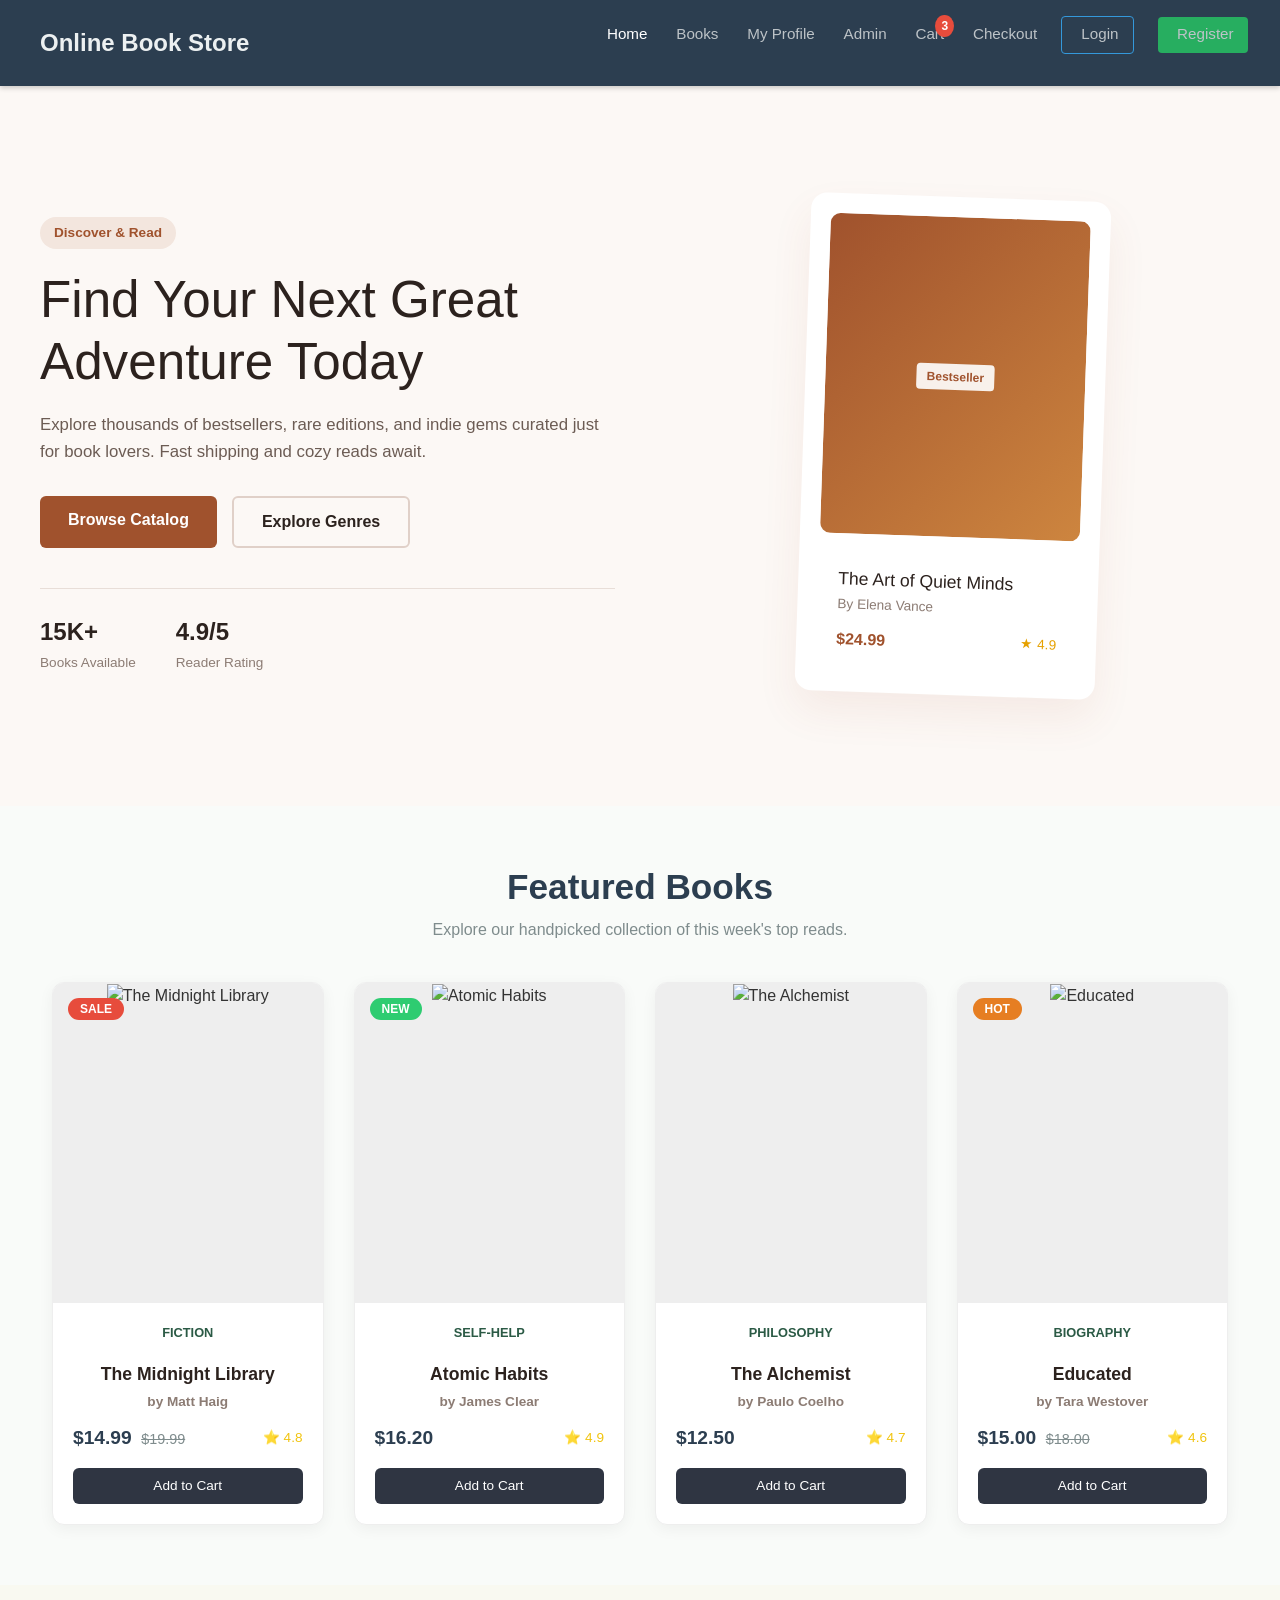
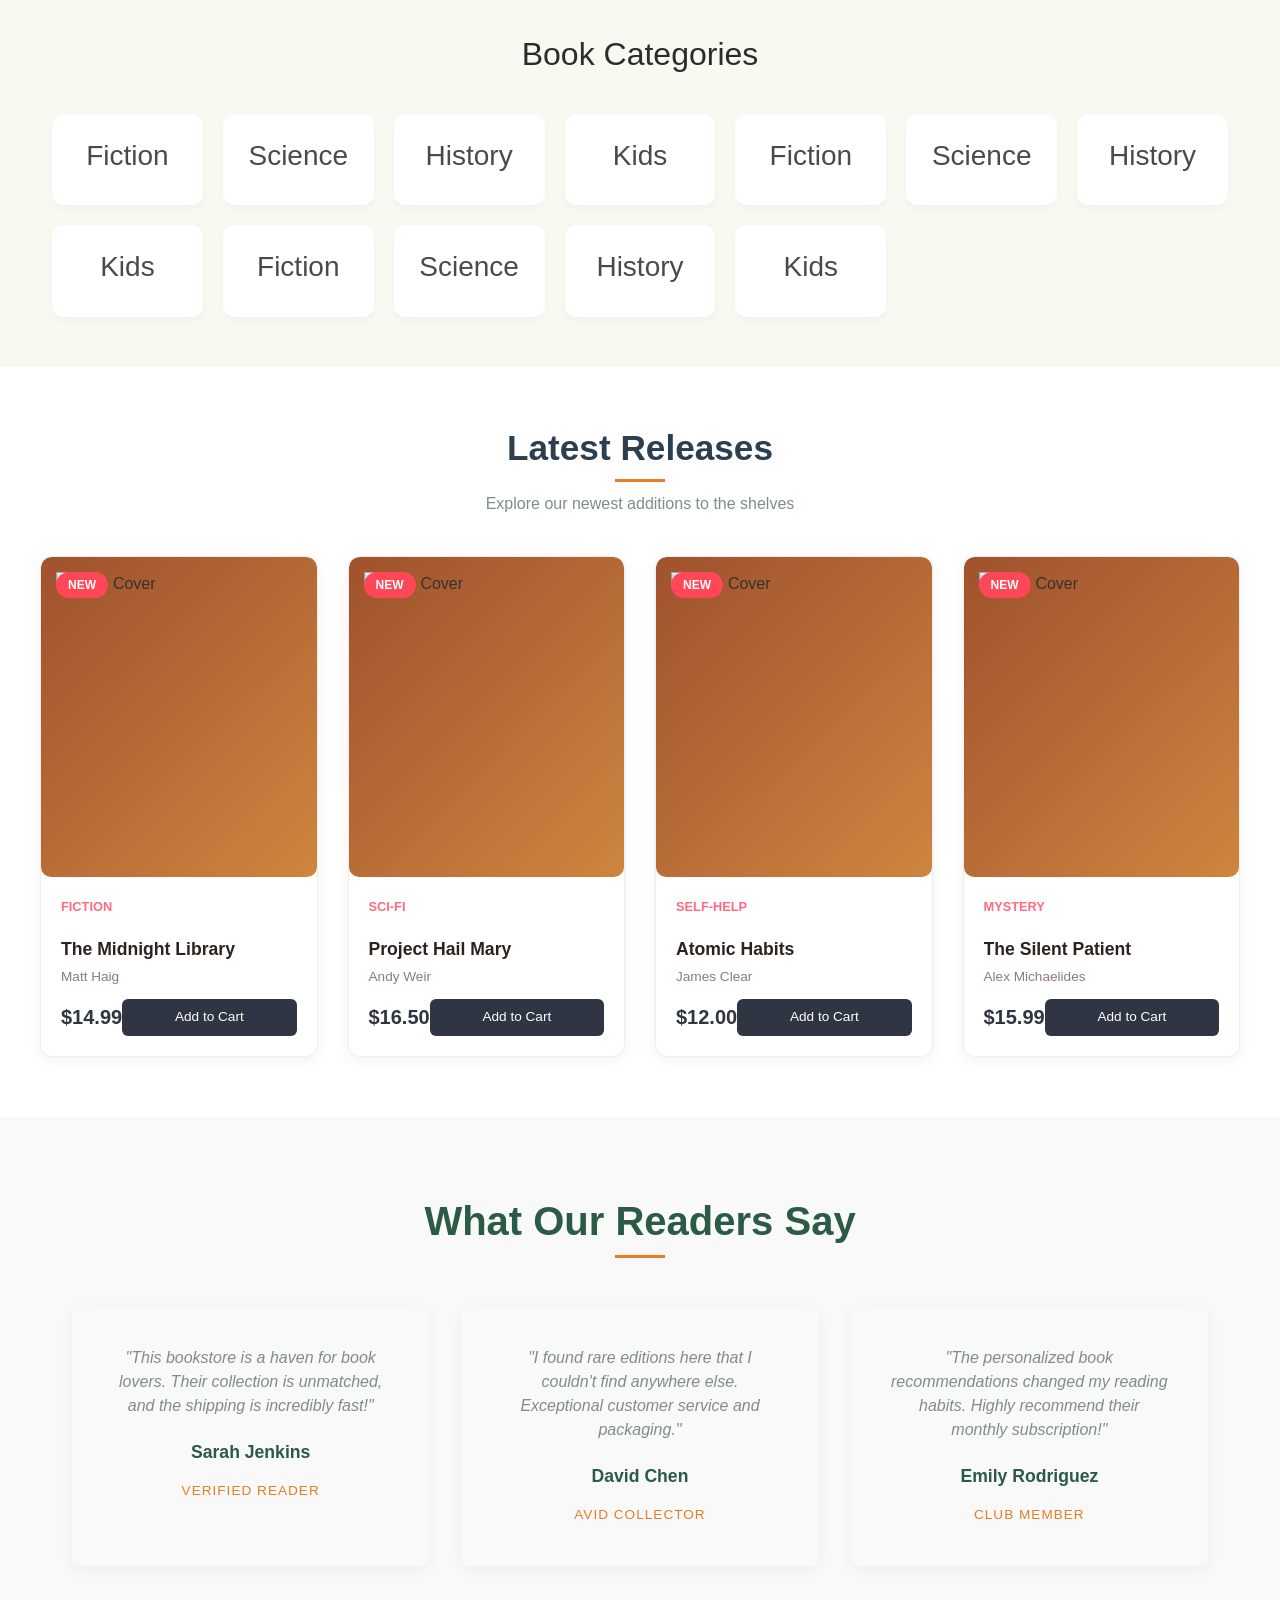
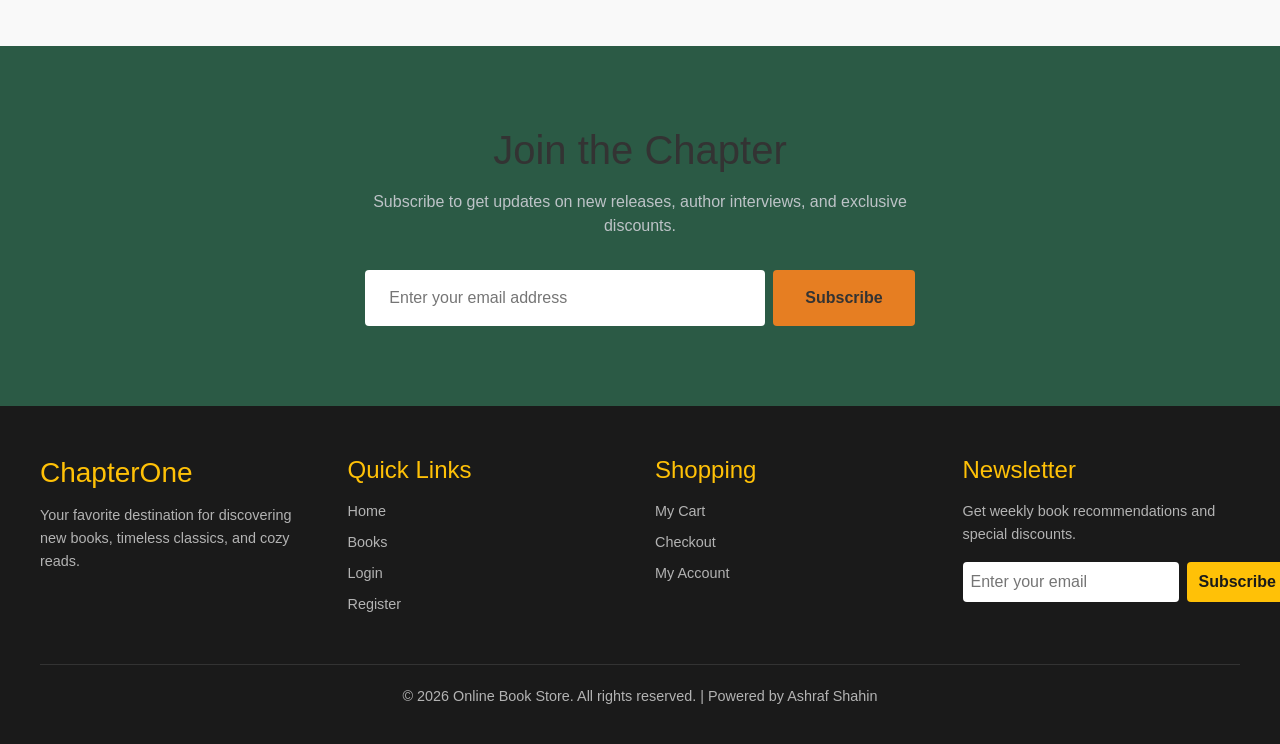
==== index.html @ 87920541 "book store front end with html css and javaScript..." ====
<!DOCTYPE html>
<html lang="en">
<head>
    <meta charset="UTF-8">
    <meta name="viewport" content="width=device-width, initial-scale=1.0">
    
    <link rel="shortcut icon" href="../../Desktop/shahin/hero.JPG" type="image/x-icon">
    <title>Online Book Store - ashraf shahin</title>
    
    <!-- Font Awesome  -->
    <link rel="stylesheet" href="https://cloudflare.com">
    
    <link rel="stylesheet" href="./css/bootstrap.min.css"> 
    <link rel="stylesheet" href="./css/style.css">
    
</head>
<body>


    <nav class="navbar">
        <a href="#" class="nav-brand"><i class="fa-solid fa-book-open"></i>Online Book Store </a>
    
        <div class="hamburger" id="mobile-menu">
            <span></span>
            <span></span>
            <span></span>
        </div>
    
        <ul class="nav-links" id="nav-list">
            <li><a href="index.html" class="active"><i class="fa-solid fa-house"></i> Home</a></li>
            <li><a href="books.html"><i class="fa-solid fa-book"></i> Books</a></li>
            <li><a href="user.html"><i class="fa-solid fa-book"></i> My Profile</a></li>
            <li><a href="admin.html"><i class="fa-solid fa-book"></i> Admin</a></li>
            <li>
                <a href="cart.html" class="cart-icon-container">
                    <i class="fa-solid fa-cart-shopping"></i> Cart
                    <span class="cart-badge" id="cart-count">3</span>
                </a>
            </li>
            <li><a href="checkout.html"><i class="fa-solid fa-credit-card"></i> Checkout</a></li>
            <li><a href="login.html" class="btn-login"><i class="fa-solid fa-right-to-bracket"></i> Login</a></li>
            <li><a href="register.html" class="btn-register"><i class="fa-solid fa-user-plus"></i> Register</a></li>
        </ul>
    </nav>

    <!-- hero Section -->
    <section class="hero-bookstore">
    <div class="hero-container">
        <div class="hero-content">
            <span class="hero-badge">Discover & Read</span>
            <h1>Find Your Next Great Adventure Today</h1>
            <p>Explore thousands of bestsellers, rare editions, and indie gems curated just for book lovers. Fast
                shipping and cozy reads await.</p>
            <div class="hero-buttons">
                <a href="#shop" class="btn-primary">Browse Catalog</a>
                <a href="#genres" class="btn-secondary">Explore Genres</a>
            </div>
            <div class="hero-stats">
                <div class="stat-item">
                    <strong>15K+</strong>
                    <span>Books Available</span>
                </div>
                <div class="stat-item">
                    <strong>4.9/5</strong>
                    <span>Reader Rating</span>
                </div>
            </div>
        </div>
        <div class="hero-visual">
            <div class="book-card-mockup">
                <div class="book-cover">
                    <span>Bestseller</span>
                </div>
                <div class="book-info">
                    <h3>The Art of Quiet Minds</h3>
                    <p>By Elena Vance</p>
                    <div class="price-row">
                        <span class="price">$24.99</span>
                        <span class="rating">★ 4.9</span>
                    </div>
                </div>
            </div>
        </div>
    </div>
    </section>

    <!-- featured books Section -->
    <section class="featured-books">
        <div class="container">
            <div class="section-header">
                <h2>Featured Books</h2>
                <p>Explore our handpicked collection of this week's top reads.</p>
            </div>
    
            <div class="books-grid">
                <!-- Book Card 1 -->
                <div class="book-card">
                    <div class="book-image">
                        <span class="badge sale">Sale</span>
                        <img src="https://unsplash.com" alt="The Midnight Library">
                        <div class="overlay">
                            <button class="action-btn" title="Add to Wishlist">❤️</button>
                            <button class="action-btn" title="Quick View">👁️</button>
                        </div>
                    </div>
                    <div class="book-info">
                        <span class="category">Fiction</span>
                        <h3 class="book-title">The Midnight Library</h3>
                        <p class="author">by Matt Haig</p>
                        <div class="price-rating">
                            <div class="price">
                                <span class="current-price">$14.99</span>
                                <span class="old-price">$19.99</span>
                            </div>
                            <div class="rating">⭐️ 4.8</div>
                        </div>
                        <button class="add-to-cart-btn">Add to Cart</button>
                    </div>
                </div>
    
                <!-- Book Card 2 -->
                <div class="book-card">
                    <div class="book-image">
                        <span class="badge new">New</span>
                        <img src="https://unsplash.com" alt="Atomic Habits">
                        <div class="overlay">
                            <button class="action-btn" title="Add to Wishlist">❤️</button>
                            <button class="action-btn" title="Quick View">👁️</button>
                        </div>
                    </div>
                    <div class="book-info">
                        <span class="category">Self-Help</span>
                        <h3 class="book-title">Atomic Habits</h3>
                        <p class="author">by James Clear</p>
                        <div class="price-rating">
                            <div class="price">
                                <span class="current-price">$16.20</span>
                            </div>
                            <div class="rating">⭐️ 4.9</div>
                        </div>
                        <button class="add-to-cart-btn">Add to Cart</button>
                    </div>
                </div>
    
                <!-- Book Card 3 -->
                <div class="book-card">
                    <div class="book-image">
                        <img src="https://unsplash.com" alt="The Alchemist">
                        <div class="overlay">
                            <button class="action-btn" title="Add to Wishlist">❤️</button>
                            <button class="action-btn" title="Quick View">👁️</button>
                        </div>
                    </div>
                    <div class="book-info">
                        <span class="category">Philosophy</span>
                        <h3 class="book-title">The Alchemist</h3>
                        <p class="author">by Paulo Coelho</p>
                        <div class="price-rating">
                            <div class="price">
                                <span class="current-price">$12.50</span>
                            </div>
                            <div class="rating">⭐️ 4.7</div>
                        </div>
                        <button class="add-to-cart-btn">Add to Cart</button>
                    </div>
                </div>
    
                <!-- Book Card 4 -->
                <div class="book-card">
                    <div class="book-image">
                        <span class="badge hot">Hot</span>
                        <img src="https://unsplash.com" alt="Educated">
                        <div class="overlay">
                            <button class="action-btn" title="Add to Wishlist">❤️</button>
                            <button class="action-btn" title="Quick View">👁️</button>
                        </div>
                    </div>
                    <div class="book-info">
                        <span class="category">Biography</span>
                        <h3 class="book-title">Educated</h3>
                        <p class="author">by Tara Westover</p>
                        <div class="price-rating">
                            <div class="price">
                                <span class="current-price">$15.00</span>
                                <span class="old-price">$18.00</span>
                            </div>
                            <div class="rating">⭐️ 4.6</div>
                        </div>
                        <button class="add-to-cart-btn">Add to Cart</button>
                    </div>
                </div>
            </div>
        </div>
    </section>


    <!-- categories Section -->
    <section class="categories-section">
        <div class="container">
            <h2>Book Categories</h2>
            <div class="category-grid">
                <div class="category-card">
                    <i class="fa fa-book" aria-hidden="true"></i>
                    <h3>Fiction</h3>
                </div>
                <div class="category-card">
                    <i class="fa fa-flask" aria-hidden="true"></i>
                    <h3>Science</h3>
                </div>
                <div class="category-card">
                    <i class="fa fa-university" aria-hidden="true"></i>
                    <h3>History</h3>
                </div>
                <div class="category-card">
                    <i class="fa fa-child" aria-hidden="true"></i>
                    <h3>Kids</h3>
                </div>
                <div class="category-card">
                    <i class="fa fa-book" aria-hidden="true"></i>
                    <h3>Fiction</h3>
                </div>
                <div class="category-card">
                    <i class="fa fa-flask" aria-hidden="true"></i>
                    <h3>Science</h3>
                </div>
                <div class="category-card">
                    <i class="fa fa-university" aria-hidden="true"></i>
                    <h3>History</h3>
                </div>
                <div class="category-card">
                    <i class="fa fa-child" aria-hidden="true"></i>
                    <h3>Kids</h3>
                </div>
                <div class="category-card">
                    <i class="fa fa-book" aria-hidden="true"></i>
                    <h3>Fiction</h3>
                </div>
                <div class="category-card">
                    <i class="fa fa-flask" aria-hidden="true"></i>
                    <h3>Science</h3>
                </div>
                <div class="category-card">
                    <i class="fa fa-university" aria-hidden="true"></i>
                    <h3>History</h3>
                </div>
                <div class="category-card">
                    <i class="fa fa-child" aria-hidden="true"></i>
                    <h3>Kids</h3>
                </div>
            </div>
        </div>
    </section>

    <!-- latest books Section -->
    <section class="latest-books-section">
        <div class="section-container">
    
            <!-- Section Header -->
            <div class="section-header">
                <h2 class="section-title">Latest Releases</h2>
                <p class="section-subtitle">Explore our newest additions to the shelves</p>
            </div>
    
            <!-- Books Grid Container -->
            <div class="books-grid">
    
                <!-- Book Card 1 -->
                <div class="book-card">
                    <div class="book-badge">New</div>
                    <div class="book-cover">
                        <!-- Replace URL with your actual book cover image path -->
                        <img src="https://unsplash.com" alt="Book Cover">
                    </div>
                    <div class="book-info">
                        <span class="book-category">Fiction</span>
                        <h3 class="book-title">The Midnight Library</h3>
                        <p class="book-author">Matt Haig</p>
                        <div class="book-footer">
                            <span class="book-price">$14.99</span>
                            <button class="add-to-cart-btn" aria-label="Add to Cart">
                                Add to Cart
                            </button>
                        </div>
                    </div>
                </div>
    
                <!-- Book Card 2 -->
                <div class="book-card">
                    <div class="book-badge">New</div>
                    <div class="book-cover">
                        <img src="https://unsplash.com" alt="Book Cover">
                    </div>
                    <div class="book-info">
                        <span class="book-category">Sci-Fi</span>
                        <h3 class="book-title">Project Hail Mary</h3>
                        <p class="book-author">Andy Weir</p>
                        <div class="book-footer">
                            <span class="book-price">$16.50</span>
                            <button class="add-to-cart-btn" aria-label="Add to Cart">
                                Add to Cart
                            </button>
                        </div>
                    </div>
                </div>
    
                <!-- Book Card 3 -->
                <div class="book-card">
                    <div class="book-badge">New</div>
                    <div class="book-cover">
                        <img src="https://unsplash.com" alt="Book Cover">
                    </div>
                    <div class="book-info">
                        <span class="book-category">Self-Help</span>
                        <h3 class="book-title">Atomic Habits</h3>
                        <p class="book-author">James Clear</p>
                        <div class="book-footer">
                            <span class="book-price">$12.00</span>
                            <button class="add-to-cart-btn" aria-label="Add to Cart">
                                Add to Cart
                            </button>
                        </div>
                    </div>
                </div>
    
                <!-- Book Card 4 -->
                <div class="book-card">
                    <div class="book-badge">New</div>
                    <div class="book-cover">
                        <img src="https://unsplash.com" alt="Book Cover">
                    </div>
                    <div class="book-info">
                        <span class="book-category">Mystery</span>
                        <h3 class="book-title">The Silent Patient</h3>
                        <p class="book-author">Alex Michaelides</p>
                        <div class="book-footer">
                            <span class="book-price">$15.99</span>
                            <button class="add-to-cart-btn" aria-label="Add to Cart">
                                Add to Cart
                            </button>
                        </div>
                    </div>
                </div>
    
            </div>
        </div>
    </section>

    <!-- Testimonials Section -->
    <section class="testimonials">
        <h2 class="section-title">What Our Readers Say</h2>
        <div class="testimonial-container">
            <div class="testimonial-card">
                <p class="review">"This bookstore is a haven for book lovers. Their collection is unmatched, and the
                    shipping is incredibly fast!"</p>
                <h4 class="author">Sarah Jenkins</h4>
                <span class="role">Verified Reader</span>
            </div>
            <div class="testimonial-card">
                <p class="review">"I found rare editions here that I couldn't find anywhere else. Exceptional customer
                    service and packaging."</p>
                <h4 class="author">David Chen</h4>
                <span class="role">Avid Collector</span>
            </div>
            <div class="testimonial-card">
                <p class="review">"The personalized book recommendations changed my reading habits. Highly recommend their
                    monthly subscription!"</p>
                <h4 class="author">Emily Rodriguez</h4>
                <span class="role">Club Member</span>
            </div>
        </div>
    </section>
    
    <!-- Newsletter Section -->
    <section class="newsletter">
        <div class="newsletter-content">
            <h2>Join the Chapter</h2>
            <p>Subscribe to get updates on new releases, author interviews, and exclusive discounts.</p>
            <form class="newsletter-form" onsubmit="event.preventDefault();">
                <input type="email" placeholder="Enter your email address" required aria-label="Email Address">
                <button type="submit">Subscribe</button>
            </form>
        </div>
    </section>


<footer class="bookstore-footer">
    <div class="footer-container">
        <div class="footer-col">
            <h3>ChapterOne</h3>
            <p>Your favorite destination for discovering new books, timeless classics, and cozy reads.</p>
        </div>

        <div class="footer-col">
            <h4>Quick Links</h4>
            <ul>
                <li><a href="index.html">Home</a></li>
                <li><a href="books.html">Books</a></li>
                <li><a href="login.html">Login</a></li>
                <li><a href="register.html">Register</a></li>
            </ul>
        </div>

        <div class="footer-col">
            <h4>Shopping</h4>
            <ul>
                <li><a href="cart.html">My Cart</a></li>
                <li><a href="checkout.html">Checkout</a></li>
                <li><a href="account.html">My Account</a></li>
            </ul>
        </div>

        <div class="footer-col">
            <h4>Newsletter</h4>
            <p>Get weekly book recommendations and special discounts.</p>
            <form id="newsletter-form">
                <input type="email" id="newsletter-email" placeholder="Enter your email" required>
                <button type="submit">Subscribe</button>
            </form>
            <span id="newsletter-msg" style="font-size: 0.8rem; margin-top: 5px; display: block;"></span>
        </div>
    </div>

    <div class="footer-bottom">
        <p>&copy; <span id="current-year"></span> Online Book Store. All rights reserved. |  Powered by Ashraf Shahin</p>
    </div>
</footer>


    <script src="./js/bootstrap.bundle.min.js"></script>
    <script src="./js/popper.min.js"></script>
    <script src="./js/bootstrap.min.js"></script>
    <script src="./js/script.js"></script>
</body>
</html>
---- css/style.css ----
* {
            margin: 0;
            padding: 0;
            box-sizing: border-box;
            font-family: 'Segoe UI', Tahoma, Geneva, Verdana, sans-serif;
        }
    
        body {
            background-color: #f9f9f9;
        }
    
        /* Navbar Styling */
        .navbar {
            background-color: #2c3e50;
            color: #fff;
            display: flex;
            justify-content: space-between;
            align-items: center;
            padding: 1rem 2rem;
            position: sticky;
            top: 0;
            z-index: 1000;
            box-shadow: 0 2px 5px rgba(0, 0, 0, 0.2);
        }
    
        .nav-brand {
            font-size: 1.5rem;
            font-weight: bold;
            color: #ecf0f1;
            text-decoration: none;
            display: flex;
            align-items: center;
            gap: 0.5rem;
        }
    
        .nav-links {
            list-style: none;
            display: flex;
            align-items: center;
            gap: 1.5rem;
        }
    
        .nav-links a {
            color: #bdc3c7;
            text-decoration: none;
            font-size: 0.95rem;
            transition: color 0.3s ease;
            display: flex;
            align-items: center;
            gap: 0.3rem;
        }
    
        .nav-links a:hover,
        .nav-links a.active {
            color: #fff;
        }
    
        /* Cart Badge */
        .cart-icon-container {
            position: relative;
        }
    
        .cart-badge {
            position: absolute;
            top: -8px;
            right: -10px;
            background-color: #e74c3c;
            color: white;
            font-size: 0.75rem;
            padding: 2px 6px;
            border-radius: 50%;
            font-weight: bold;
        }
    
        /* Auth Buttons */
        .btn-login {
            background: transparent;
            border: 1px solid #3498db;
            color: #3498db;
            padding: 0.4rem 0.9rem;
            border-radius: 4px;
            transition: all 0.3s ease;
        }
    
        .btn-login:hover {
            background-color: #3498db;
            color: #fff;
        }
    
        .btn-register {
            background-color: #27ae60;
            color: #fff;
            padding: 0.4rem 0.9rem;
            border-radius: 4px;
            transition: background 0.3s ease;
        }
    
        .btn-register:hover {
            background-color: #219653;
        }
    
        /* Mobile Hamburger Menu */
        .hamburger {
            display: none;
            flex-direction: column;
            cursor: pointer;
            gap: 5px;
        }
    
        .hamburger span {
            width: 25px;
            height: 3px;
            background-color: #fff;
            transition: all 0.3s ease;
        }
    
        /* Responsive Design */
        @media (max-width: 768px) {
            .nav-links {
                position: absolute;
                top: 100%;
                left: 0;
                width: 100%;
                background-color: #2c3e50;
                flex-direction: column;
                align-items: flex-start;
                max-height: 0;
                overflow: hidden;
                transition: max-height 0.4s ease-in-out;
                padding: 0 2rem;
            }
    
            .nav-links.active {
                max-height: 400px;
                padding: 1rem 2rem 1.5rem 2rem;
            }
    
            .hamburger {
                display: flex;
            }
        }

        /* navbar ends */

/* hero starts */
.hero-bookstore {
    background-color: #fcf8f5;
    font-family: 'Segoe UI', Tahoma, Geneva, Verdana, sans-serif;
    padding: 80px 20px;
    min-height: 80vh;
    display: flex;
    align-items: center;
}

.hero-container {
    max-width: 1200px;
    margin: 0 auto;
    display: grid;
    grid-template-columns: 1fr 1fr;
    gap: 50px;
    align-items: center;
}

.hero-badge {
    display: inline-block;
    background-color: #f3e6de;
    color: #a0522d;
    padding: 6px 14px;
    font-size: 0.85rem;
    font-weight: 600;
    border-radius: 20px;
    margin-bottom: 20px;
}

.hero-content h1 {
    font-size: 3.2rem;
    color: #2c221e;
    line-height: 1.2;
    margin-bottom: 20px;
}

.hero-content p {
    font-size: 1.05rem;
    color: #6c5c54;
    line-height: 1.6;
    margin-bottom: 30px;
}

.hero-buttons {
    display: flex;
    gap: 15px;
    margin-bottom: 40px;
}

.btn-primary,
.btn-secondary {
    padding: 12px 28px;
    font-weight: 600;
    border-radius: 6px;
    text-decoration: none;
    transition: all 0.3s ease;
}

.btn-primary {
    background-color: #a0522d;
    color: #fff;
}

.btn-primary:hover {
    background-color: #8b4513;
}

.btn-secondary {
    background-color: transparent;
    color: #2c221e;
    border: 2px solid #e0d0c8;
}

.btn-secondary:hover {
    border-color: #a0522d;
    color: #a0522d;
}

.hero-stats {
    display: flex;
    gap: 40px;
    border-top: 1px solid #e8ded8;
    padding-top: 25px;
}

.stat-item strong {
    display: block;
    font-size: 1.5rem;
    color: #2c221e;
}

.stat-item span {
    font-size: 0.85rem;
    color: #8c7c74;
}

.hero-visual {
    display: flex;
    justify-content: center;
}

.book-card-mockup {
    background: #fff;
    padding: 20px;
    border-radius: 16px;
    box-shadow: 0 20px 40px rgba(160, 82, 45, 0.08);
    width: 300px;
    transform: rotate(2deg);
    transition: transform 0.3s ease;
}

.book-card-mockup:hover {
    transform: rotate(0deg) scale(1.02);
}

.book-cover {
    background: linear-gradient(135deg, #a0522d, #cd853f);
    height: 360px;
    border-radius: 10px;
    display: flex;
    align-items: flex-start;
    padding: 15px;
}

.book-cover span {
    background: rgba(255, 255, 255, 0.9);
    color: #a0522d;
    font-size: 0.75rem;
    font-weight: 700;
    padding: 4px 10px;
    border-radius: 4px;
}

.book-info h3 {
    font-size: 1.1rem;
    color: #2c221e;
    margin: 15px 0 5px 0;
}

.book-info p {
    font-size: 0.85rem;
    color: #8c7c74;
    margin-bottom: 12px;
}

.price-row {
    display: flex;
    justify-content: space-between;
    align-items: center;
}

.price-row .price {
    font-weight: 700;
    color: #a0522d;
}

.price-row .rating {
    font-size: 0.85rem;
    color: #e6a100;
}

@media (max-width: 768px) {
    .hero-container {
        grid-template-columns: 1fr;
        text-align: center;
    }

    .hero-content h1 {
        font-size: 2.4rem;
    }

    .hero-buttons {
        justify-content: center;
    }

    .hero-stats {
        justify-content: center;
    }

    .hero-visual {
        margin-top: 20px;
    }
}
/* hero ends */


/* footer starts */
.bookstore-footer {
    background-color: #1a1a1a;
    color: #f5f5f5;
    padding: 50px 20px 20px;
    font-family: Arial, sans-serif;
}

.footer-container {
    max-width: 1200px;
    margin: 0 auto;
    display: grid;
    grid-template-columns: repeat(auto-fit, minmax(220px, 1fr));
    gap: 30px;
    padding-bottom: 40px;
    border-bottom: 1px solid #333;
}

.footer-col h3,
.footer-col h4 {
    color: #ffc107;
    margin-bottom: 15px;
}

.footer-col p,
.footer-col li,
.footer-bottom p {
    font-size: 0.9rem;
    color: #b3b3b3;
    line-height: 1.6;
}

.footer-col ul {
    list-style: none;
    padding: 0;
    margin: 0;
}

.footer-col ul li {
    margin-bottom: 8px;
}

.footer-col ul li a {
    color: #b3b3b3;
    text-decoration: none;
    transition: color 0.2s;
}

.footer-col ul li a:hover {
    color: #ffc107;
}

#newsletter-form {
    display: flex;
    gap: 8px;
    margin-top: 10px;
}

#newsletter-form input {
    padding: 8px;
    border: none;
    border-radius: 4px;
    outline: none;
    flex: 1;
}

#newsletter-form button {
    background-color: #ffc107;
    color: #1a1a1a;
    border: none;
    padding: 8px 12px;
    border-radius: 4px;
    cursor: pointer;
    font-weight: bold;
}

#newsletter-form button:hover {
    background-color: #e0a800;
}

.footer-bottom {
    text-align: center;
    padding-top: 20px;
}

/* footer ends */

/* Google Fonts Import */
@import url('https://googleapis.com');

/* Global Variables & Reset */
:root {
    --primary-color: #2b5a45;
    /* Deep Bookish Green */
    --accent-color: #e67e22;
    /* Orange Accent for buttons/badges */
    --text-dark: #2c3e50;
    /* Main Text Color */
    --text-light: #7f8c8d;
    /* Muted Text Color */
    --bg-card: #ffffff;
    /* White Background for cards */
    --bg-section: #f9fbf9;
    /* Very Light Grey/Green Section Bg */
}



/* Section Wrapper */
.featured-books {
    background-color: var(--bg-section);
    padding: 60px 20px;
}

.container {
    max-width: 1200px;
    margin: 0 auto;
}

/* Header Styling */
.section-header {
    text-align: center;
    margin-bottom: 40px;
}

.section-header h2 {
    font-size: 2.2rem;
    color: var(--text-dark);
    font-weight: 700;
    margin-bottom: 10px;
    position: relative;
}

.section-header p {
    color: var(--text-light);
    font-size: 1rem;
}

/* Responsive Grid Layout */
.books-grid {
    display: grid;
    grid-template-columns: repeat(4, 1fr);
    gap: 30px;
}

/* Individual Book Card */
.book-card {
    background-color: var(--bg-card);
    border-radius: 12px;
    overflow: hidden;
    box-shadow: 0 4px 15px rgba(0, 0, 0, 0.05);
    transition: transform 0.3s ease, box-shadow 0.3s ease;
    display: flex;
    flex-direction: column;
}

.book-card:hover {
    transform: translateY(-5px);
    box-shadow: 0 8px 25px rgba(0, 0, 0, 0.1);
}

/* Image Container & Overlay */
.book-image {
    position: relative;
    height: 320px;
    background-color: #eee;
    overflow: hidden;
}

.book-image img {
    width: 100%;
    height: 100%;
    object-fit: cover;
    transition: transform 0.5s ease;
}

.book-card:hover .book-image img {
    transform: scale(1.08);
}

/* Hover Action Controls */
.overlay {
    position: absolute;
    top: 0;
    left: 0;
    width: 100%;
    height: 100%;
    background: rgba(43, 90, 69, 0.2);
    display: flex;
    justify-content: center;
    align-items: center;
    gap: 15px;
    opacity: 0;
    transition: opacity 0.3s ease;
}

.book-image:hover .overlay {
    opacity: 1;
}

.action-btn {
    background: white;
    border: none;
    width: 40px;
    height: 40px;
    border-radius: 50%;
    cursor: pointer;
    display: flex;
    align-items: center;
    justify-content: center;
    font-size: 1.1rem;
    box-shadow: 0 4px 10px rgba(0, 0, 0, 0.15);
    transition: transform 0.2s ease, background-color 0.2s ease;
}

.action-btn:hover {
    transform: scale(1.1);
    background-color: #f0f0f0;
}

/* Promotional Badges */
.badge {
    position: absolute;
    top: 15px;
    left: 15px;
    padding: 5px 12px;
    border-radius: 20px;
    color: #fff;
    font-size: 0.75rem;
    font-weight: 600;
    text-transform: uppercase;
    z-index: 10;
}

.badge.sale {
    background-color: #e74c3c;
}

.badge.new {
    background-color: #2ecc71;
}

.badge.hot {
    background-color: var(--accent-color);
}

/* Book Info Section */
.book-info {
    padding: 20px;
    display: flex;
    flex-direction: column;
    flex-grow: 1;
}

.category {
    font-size: 0.8rem;
    color: var(--primary-color);
    text-transform: uppercase;
    font-weight: 600;
    margin-bottom: 5px;
}

.book-title {
    font-size: 1.1rem;
    color: var(--text-dark);
    font-weight: 600;
    margin-bottom: 4px;
    white-space: nowrap;
    overflow: hidden;
    text-overflow: ellipsis;
}

.author {
    font-size: 0.9rem;
    color: var(--text-light);
    margin-bottom: 15px;
}

/* Price & Rating Layout */
.price-rating {
    display: flex;
    justify-content: space-between;
    align-items: center;
    margin-bottom: 15px;
    margin-top: auto;
    /* Pushes price details to the uniform bottom line */
}

.current-price {
    font-size: 1.2rem;
    font-weight: 700;
    color: var(--text-dark);
}

.old-price {
    font-size: 0.9rem;
    color: var(--text-light);
    text-decoration: line-through;
    margin-left: 5px;
}

.rating {
    font-size: 0.85rem;
    font-weight: 500;
    color: #f1c40f;
}

/* Add to Cart Button */
.add-to-cart-btn {
    width: 100%;
    padding: 10px;
    background-color: var(--primary-color);
    color: white;
    border: none;
    border-radius: 6px;
    font-weight: 500;
    cursor: pointer;
    transition: background-color 0.2s ease;
}

.add-to-cart-btn:hover {
    background-color: #1e3f30;
}

/* Responsive Media Queries */
@media (max-width: 1024px) {
    .books-grid {
        grid-template-columns: repeat(3, 1fr);
    }
}

@media (max-width: 768px) {
    .books-grid {
        grid-template-columns: repeat(2, 1fr);
        gap: 20px;
    }

    .section-header h2 {
        font-size: 1.8rem;
    }
}

@media (max-width: 480px) {
    .books-grid {
        grid-template-columns: 1fr;
    }

    .book-image {
        height: 360px;
    }
}


/* categories home */

.categories-section {
    padding: 50px 20px;
    background-color: #f9f9f1;
    font-family: 'Segoe UI', Tahoma, Geneva, Verdana, sans-serif;
}

.container {
    max-width: 1200px;
    margin: 0 auto;
    text-align: center;
}

.categories-section h2 {
    font-size: 2rem;
    margin-bottom: 40px;
    color: #2c2c2c;
}

.category-grid {
    display: grid;
    grid-template-columns: repeat(auto-fit, minmax(130px, 1fr));
    gap: 20px;
}

.category-card {
    background: #ffffff;
    padding: 25px 15px;
    border-radius: 12px;
    text-decoration: none;
    color: #4a4a4a;
    box-shadow: 0 4px 10px rgba(0, 0, 0, 0.03);
    transition: transform 0.2s ease, box-shadow 0.2s ease, background-color 0.2s ease;
    display: flex;
    flex-direction: column;
    align-items: center;
}

.icon-box {
    width: 60px;
    height: 60px;
    background-color: #f0f4eb;
    border-radius: 50%;
    display: flex;
    align-items: center;
    justify-content: center;
    margin-bottom: 15px;
    color: #4b6b34;
    font-size: 1.5rem;
    transition: background-color 0.2s ease, color 0.2s ease;
}

.category-card span {
    font-weight: 600;
    font-size: 0.95rem;
}

/* Hover Effects */
.category-card:hover {
    transform: translateY(-5px);
    box-shadow: 0 8px 20px rgba(0, 0, 0, 0.08);
    background-color: #4b6b34;
    color: #ffffff;
}

.category-card:hover .icon-box {
    background-color: rgba(255, 255, 255, 0.2);
    color: #ffffff;
}

/* latest books */


* {
    margin: 0;
    padding: 0;
    box-sizing: border-box;
}

body {
    font-family: 'Poppins', sans-serif;
    background-color: #f9f9f9;
    color: #333;
}

/* Section Main Container */
.latest-books-section {
    padding: 60px 20px;
    background-color: #ffffff;
}

.section-container {
    max-width: 1200px;
    margin: 0 auto;
}

/* Section Header Layout */
.section-header {
    text-align: center;
    margin-bottom: 40px;
}

.section-title {
    font-size: 2.2rem;
    color: #1a1a1a;
    font-weight: 700;
    margin-bottom: 8px;
}

.section-subtitle {
    font-size: 1rem;
    color: #666;
    font-weight: 300;
}

/* Responsive CSS Grid Configuration */
.books-grid {
    display: grid;
    grid-template-columns: repeat(auto-fit, minmax(250px, 1fr));
    gap: 30px;
}

/* Individual Book Card Layout */
.book-card {
    background-color: #ffffff;
    border-radius: 12px;
    overflow: hidden;
    box-shadow: 0 4px 15px rgba(0, 0, 0, 0.05);
    transition: transform 0.3s ease, box-shadow 0.3s ease;
    position: relative;
    display: flex;
    flex-direction: column;
    border: 1px solid #eee;
}

.book-card:hover {
    transform: translateY(-8px);
    box-shadow: 0 12px 25px rgba(0, 0, 0, 0.1);
}

/* "New" Sticker Badge */
.book-badge {
    position: absolute;
    top: 15px;
    left: 15px;
    background-color: #ff4757;
    color: #fff;
    padding: 4px 12px;
    font-size: 0.75rem;
    font-weight: 600;
    border-radius: 20px;
    z-index: 10;
    text-transform: uppercase;
}

/* Book Cover Thumbnail Area */
.book-cover {
    width: 100%;
    height: 320px;
    background-color: #f5f5f5;
    overflow: hidden;
    display: flex;
    align-items: center;
    justify-content: center;
}

.book-cover img {
    width: 100%;
    height: 100%;
    object-fit: cover;
    transition: transform 0.5s ease;
}

.book-card:hover .book-cover img {
    transform: scale(1.05);
}

/* Text & Info Wrapping */
.book-info {
    padding: 20px;
    display: flex;
    flex-direction: column;
    flex-grow: 1;
}

.book-category {
    font-size: 0.8rem;
    color: #ff6b81;
    text-transform: uppercase;
    font-weight: 600;
    margin-bottom: 6px;
}

.book-title {
    font-size: 1.1rem;
    color: #2c3e50;
    font-weight: 600;
    margin-bottom: 4px;
    line-height: 1.4;
}

.book-author {
    font-size: 0.9rem;
    color: #7f8c8d;
    margin-bottom: 15px;
}

/* Card Price & Call-To-Action Element */
.book-footer {
    display: flex;
    justify-content: space-between;
    align-items: center;
    margin-top: auto;
    /* Pushes bottom contents uniformly down */
}

.book-price {
    font-size: 1.25rem;
    color: #2f3542;
    font-weight: 700;
}

.add-to-cart-btn {
    background-color: #2f3542;
    color: #ffffff;
    border: none;
    padding: 8px 16px;
    font-size: 0.85rem;
    font-weight: 500;
    border-radius: 6px;
    cursor: pointer;
    transition: background-color 0.2s ease;
}

.add-to-cart-btn:hover {
    background-color: #ff6b81;
}

/* Testimonials Section */
.testimonials {
    padding: 5rem 2rem;
    max-width: 1200px;
    margin: 0 auto;
    text-align: center;
}

.section-title {
    font-size: 2.5rem;
    color: var(--primary-color);
    margin-bottom: 3rem;
    position: relative;
}

.section-title::after {
    content: '';
    display: block;
    width: 50px;
    height: 3px;
    background-color: var(--accent-color);
    margin: 10px auto 0;
}

.testimonial-container {
    display: grid;
    grid-template-columns: repeat(auto-fit, minmax(300px, 1fr));
    gap: 2rem;
}

.testimonial-card {
    background: var(--white);
    padding: 2.5rem;
    border-radius: 8px;
    box-shadow: 0 4px 15px rgba(0, 0, 0, 0.05);
    transition: transform 0.3s ease;
}

.testimonial-card:hover {
    transform: translateY(-5px);
}

.review {
    font-style: italic;
    color: var(--text-light);
    margin-bottom: 1.5rem;
}

.author {
    font-size: 1.1rem;
    color: var(--primary-color);
    font-weight: 600;
}

.role {
    font-size: 0.85rem;
    color: var(--accent-color);
    text-transform: uppercase;
    letter-spacing: 1px;
}

/* Newsletter Section */
.newsletter {
    background-color: var(--primary-color);
    color: var(--white);
    padding: 5rem 2rem;
    text-align: center;
}

.newsletter-content {
    max-width: 600px;
    margin: 0 auto;
}

.newsletter h2 {
    font-size: 2.5rem;
    margin-bottom: 1rem;
}

.newsletter p {
    color: #bdc3c7;
    margin-bottom: 2rem;
}

.newsletter-form {
    display: flex;
    justify-content: center;
    gap: 0.5rem;
}

.newsletter-form input {
    flex: 1;
    padding: 1rem 1.5rem;
    border: none;
    border-radius: 4px;
    font-size: 1rem;
    max-width: 400px;
}

.newsletter-form button {
    background-color: var(--accent-color);
    color: var(--white);
    border: none;
    padding: 1rem 2rem;
    font-size: 1rem;
    font-weight: 600;
    border-radius: 4px;
    cursor: pointer;
    transition: background-color 0.2s ease;
}

.newsletter-form button:hover {
    background-color: #b33900;
}

/* Responsive Adjustments */
@media (max-width: 600px) {
    .newsletter-form {
        flex-direction: column;
    }

    .newsletter-form input,
    .newsletter-form button {
        width: 100%;
        max-width: none;
    }
}
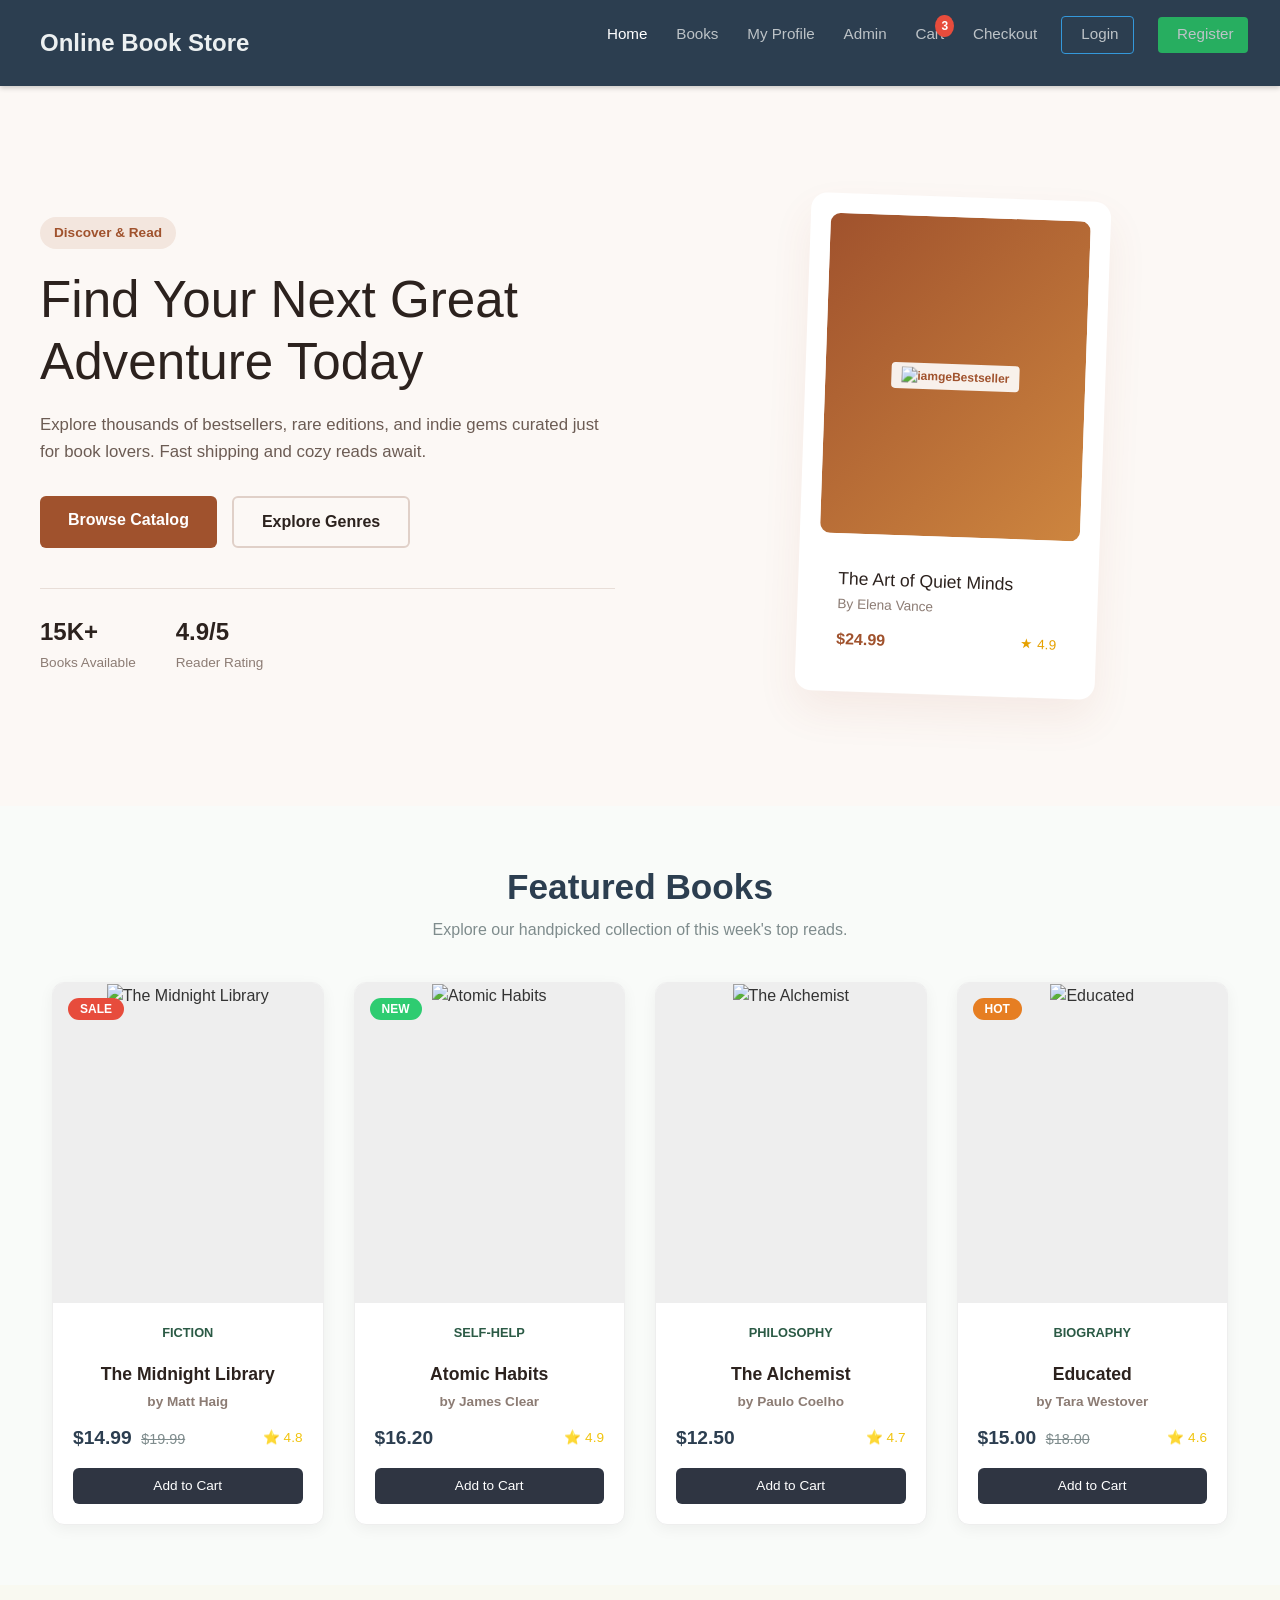
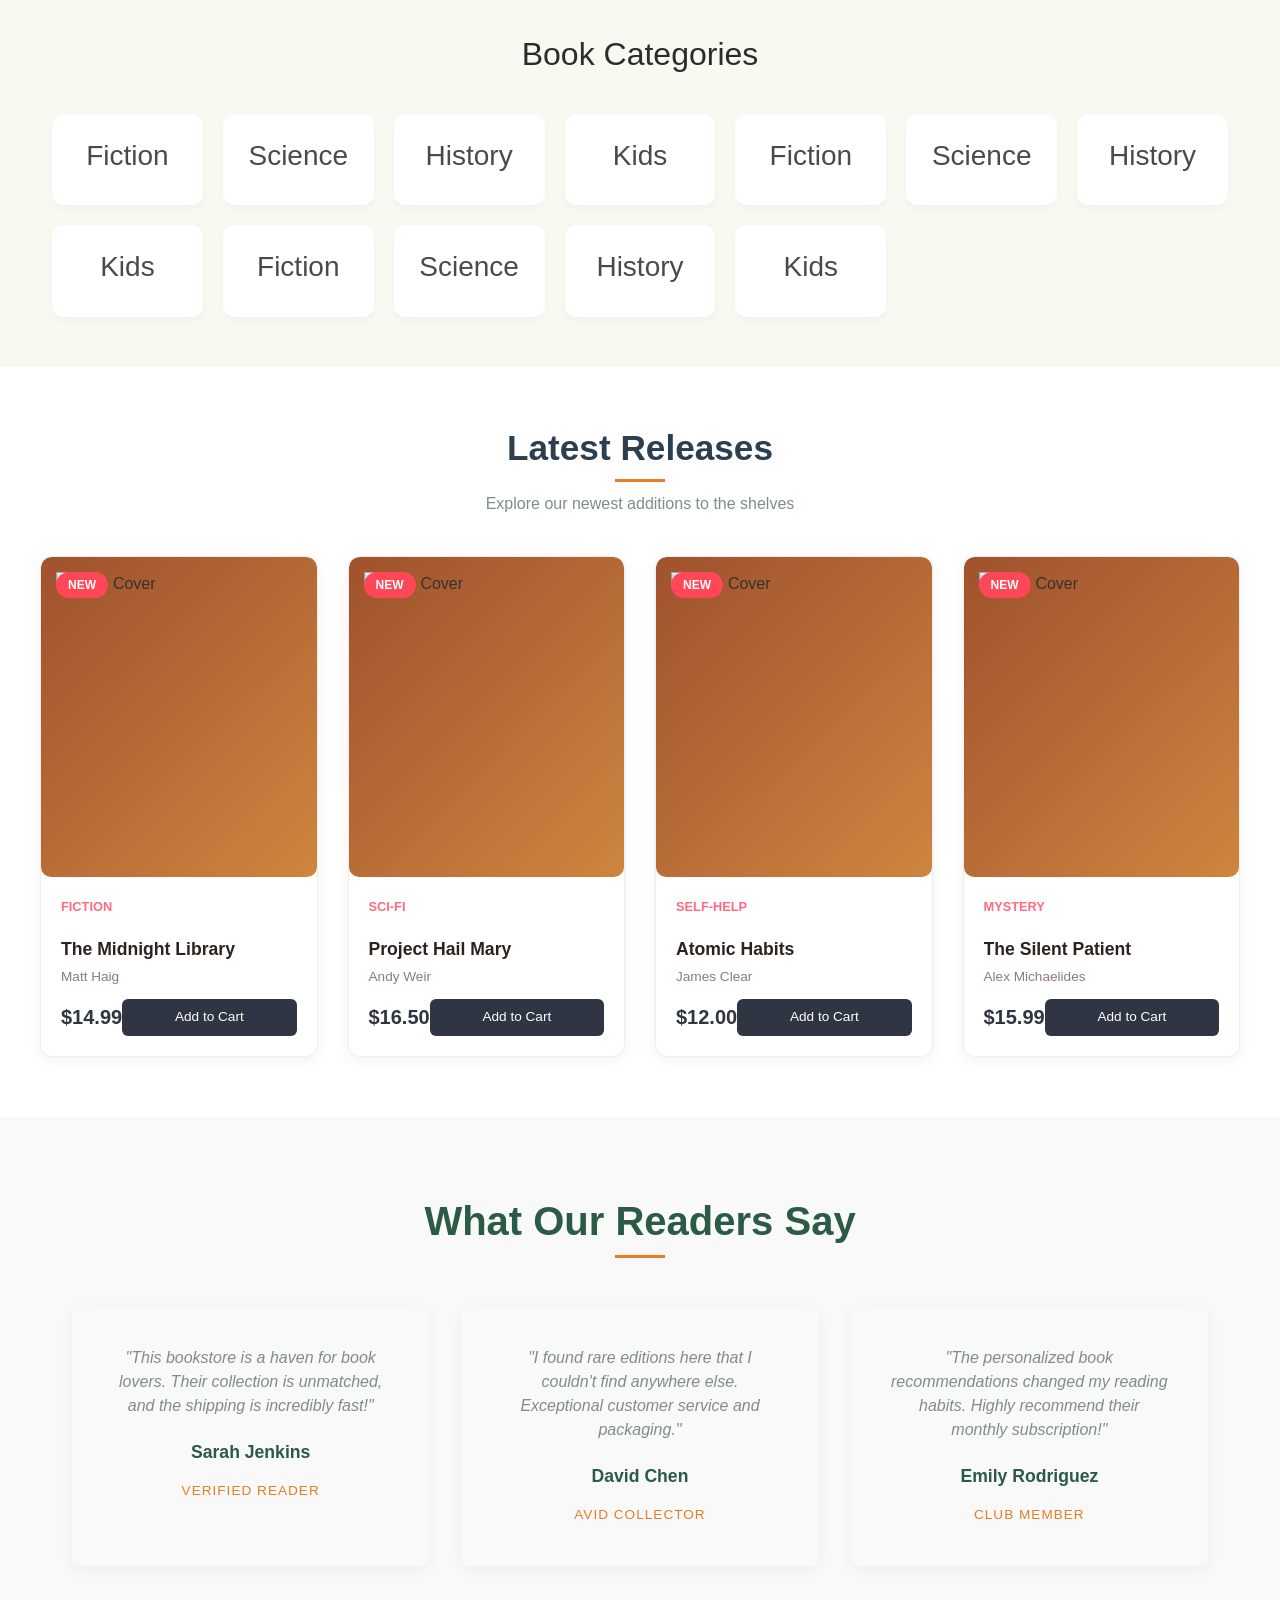
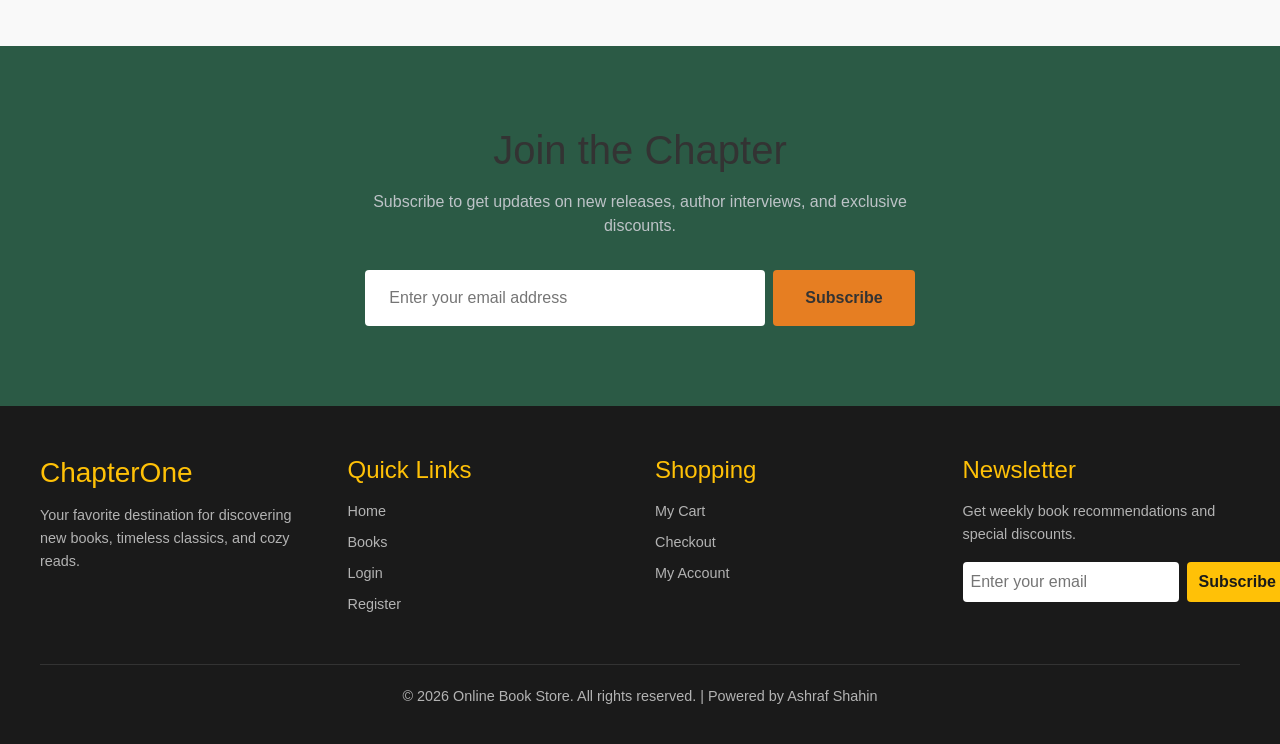
==== commit cb6a0a32: "images updated..." ====
--- a/index.html
+++ b/index.html
@@ -69,7 +69,8 @@
         <div class="hero-visual">
             <div class="book-card-mockup">
                 <div class="book-cover">
-                    <span>Bestseller</span>
+                    
+                    <span><img src="../../Desktop/shahin/logo.JPG" alt="iamge" srcset="">Bestseller</span>
                 </div>
                 <div class="book-info">
                     <h3>The Art of Quiet Minds</h3>
@@ -97,7 +98,7 @@
                 <div class="book-card">
                     <div class="book-image">
                         <span class="badge sale">Sale</span>
-                        <img src="https://unsplash.com" alt="The Midnight Library">
+                        <img src="../../Desktop/shahin/logo.JPG" alt="The Midnight Library">
                         <div class="overlay">
                             <button class="action-btn" title="Add to Wishlist">❤️</button>
                             <button class="action-btn" title="Quick View">👁️</button>
@@ -122,7 +123,7 @@
                 <div class="book-card">
                     <div class="book-image">
                         <span class="badge new">New</span>
-                        <img src="https://unsplash.com" alt="Atomic Habits">
+                        <img src="../../Desktop/shahin/logo.JPG" alt="Atomic Habits">
                         <div class="overlay">
                             <button class="action-btn" title="Add to Wishlist">❤️</button>
                             <button class="action-btn" title="Quick View">👁️</button>
@@ -145,7 +146,7 @@
                 <!-- Book Card 3 -->
                 <div class="book-card">
                     <div class="book-image">
-                        <img src="https://unsplash.com" alt="The Alchemist">
+                        <img src="../../Desktop/shahin/logo.JPG" alt="The Alchemist">
                         <div class="overlay">
                             <button class="action-btn" title="Add to Wishlist">❤️</button>
                             <button class="action-btn" title="Quick View">👁️</button>
@@ -169,7 +170,7 @@
                 <div class="book-card">
                     <div class="book-image">
                         <span class="badge hot">Hot</span>
-                        <img src="https://unsplash.com" alt="Educated">
+                        <img src="../../Desktop/shahin/logo.JPG" alt="Educated">
                         <div class="overlay">
                             <button class="action-btn" title="Add to Wishlist">❤️</button>
                             <button class="action-btn" title="Quick View">👁️</button>
@@ -269,7 +270,7 @@
                     <div class="book-badge">New</div>
                     <div class="book-cover">
                         <!-- Replace URL with your actual book cover image path -->
-                        <img src="https://unsplash.com" alt="Book Cover">
+                        <img src="../../Desktop/shahin/ash_shahin.JPG" alt="Book Cover">
                     </div>
                     <div class="book-info">
                         <span class="book-category">Fiction</span>
@@ -288,7 +289,7 @@
                 <div class="book-card">
                     <div class="book-badge">New</div>
                     <div class="book-cover">
-                        <img src="https://unsplash.com" alt="Book Cover">
+                        <img src="../../Desktop/shahin/ash_shahin.JPG" alt="Book Cover">
                     </div>
                     <div class="book-info">
                         <span class="book-category">Sci-Fi</span>
@@ -307,7 +308,7 @@
                 <div class="book-card">
                     <div class="book-badge">New</div>
                     <div class="book-cover">
-                        <img src="https://unsplash.com" alt="Book Cover">
+                        <img src="../../Desktop/shahin/ash_shahin.JPG" alt="Book Cover">
                     </div>
                     <div class="book-info">
                         <span class="book-category">Self-Help</span>
@@ -326,7 +327,7 @@
                 <div class="book-card">
                     <div class="book-badge">New</div>
                     <div class="book-cover">
-                        <img src="https://unsplash.com" alt="Book Cover">
+                        <img src="../../Desktop/shahin/ash_shahin.JPG" alt="Book Cover">
                     </div>
                     <div class="book-info">
                         <span class="book-category">Mystery</span>
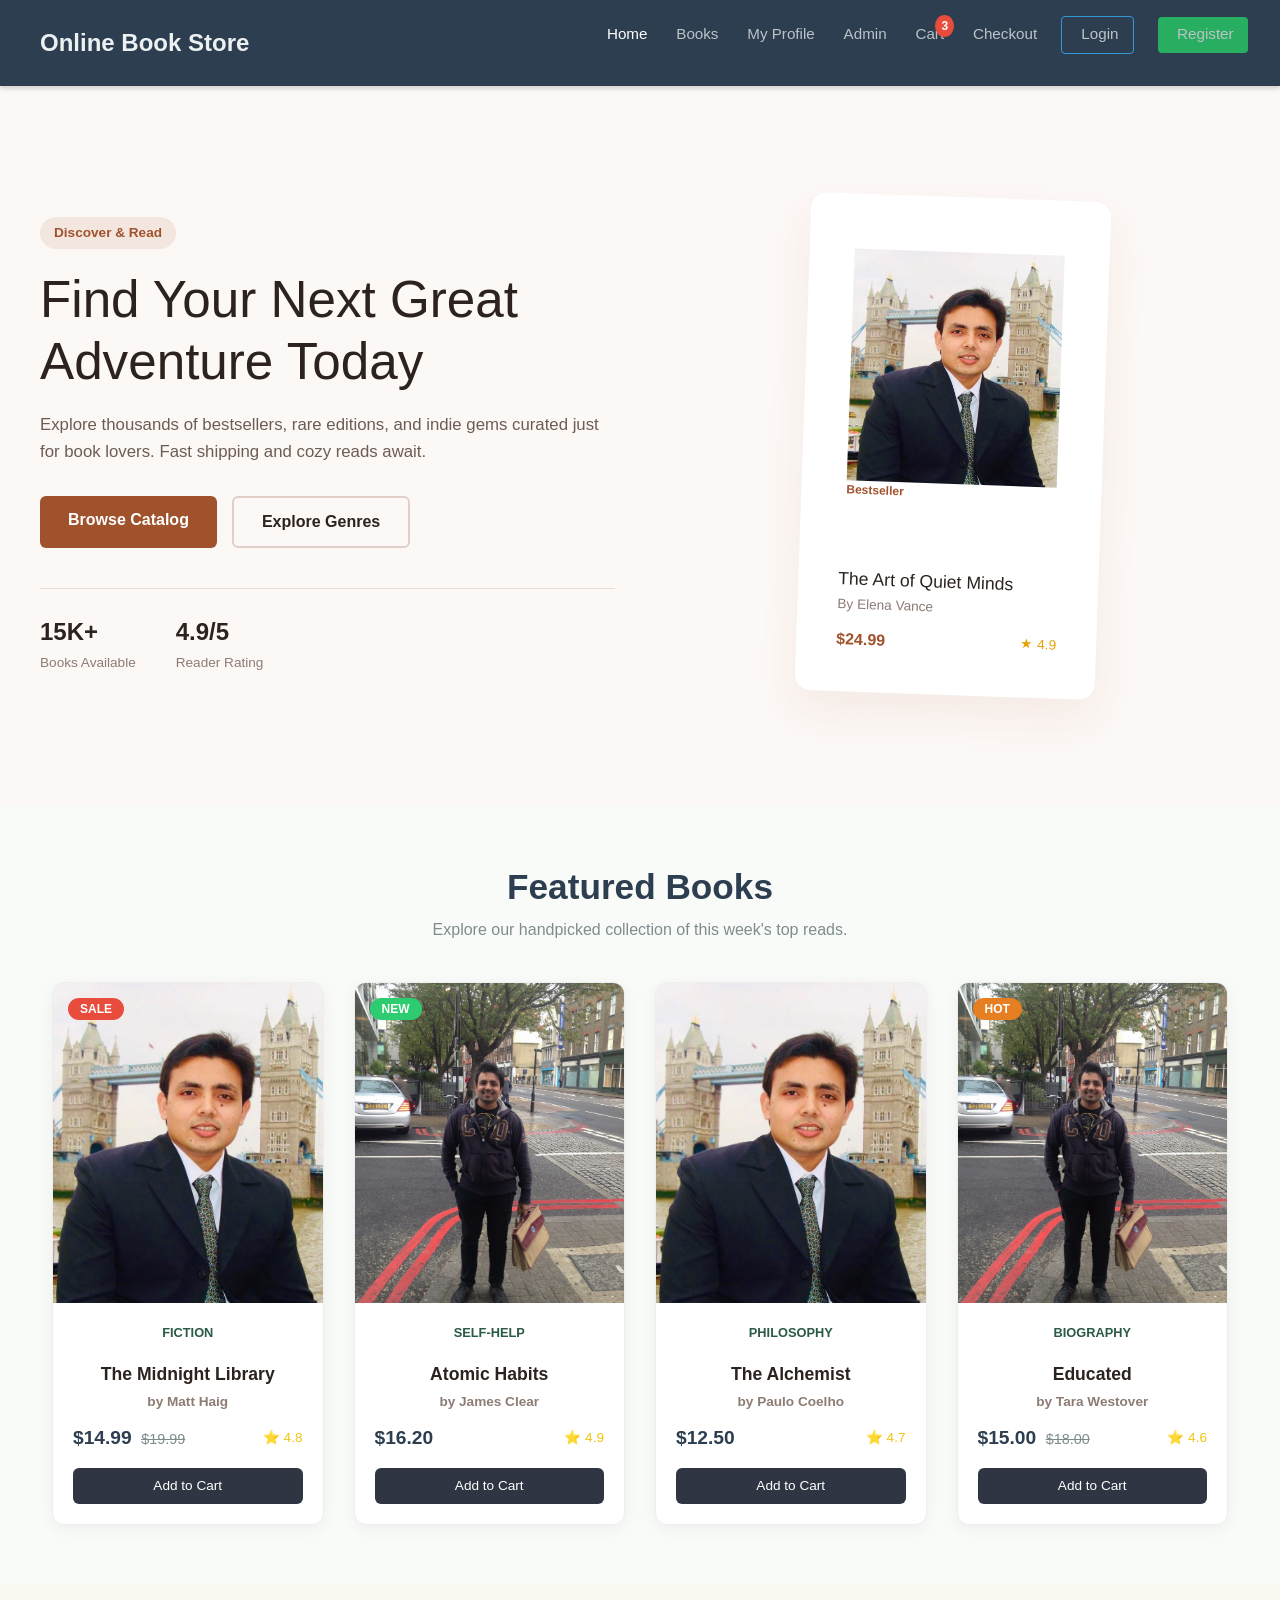
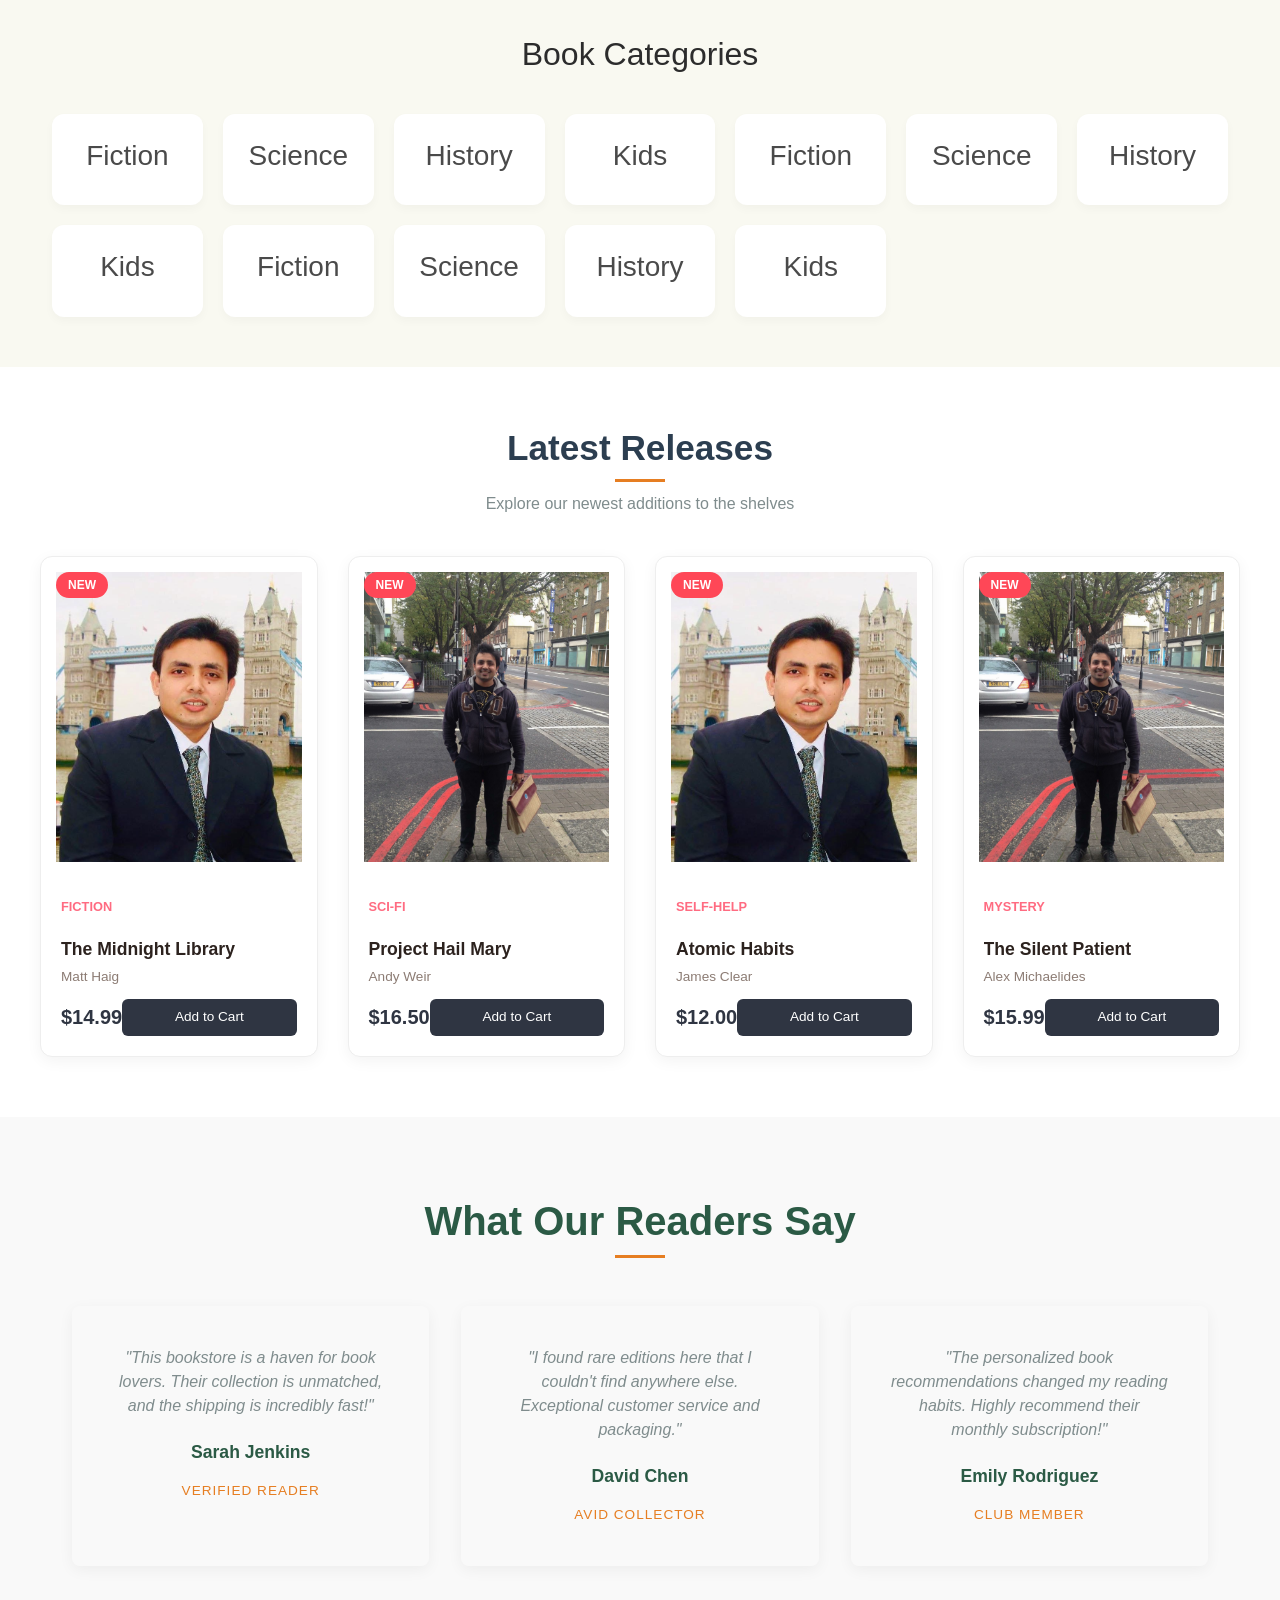
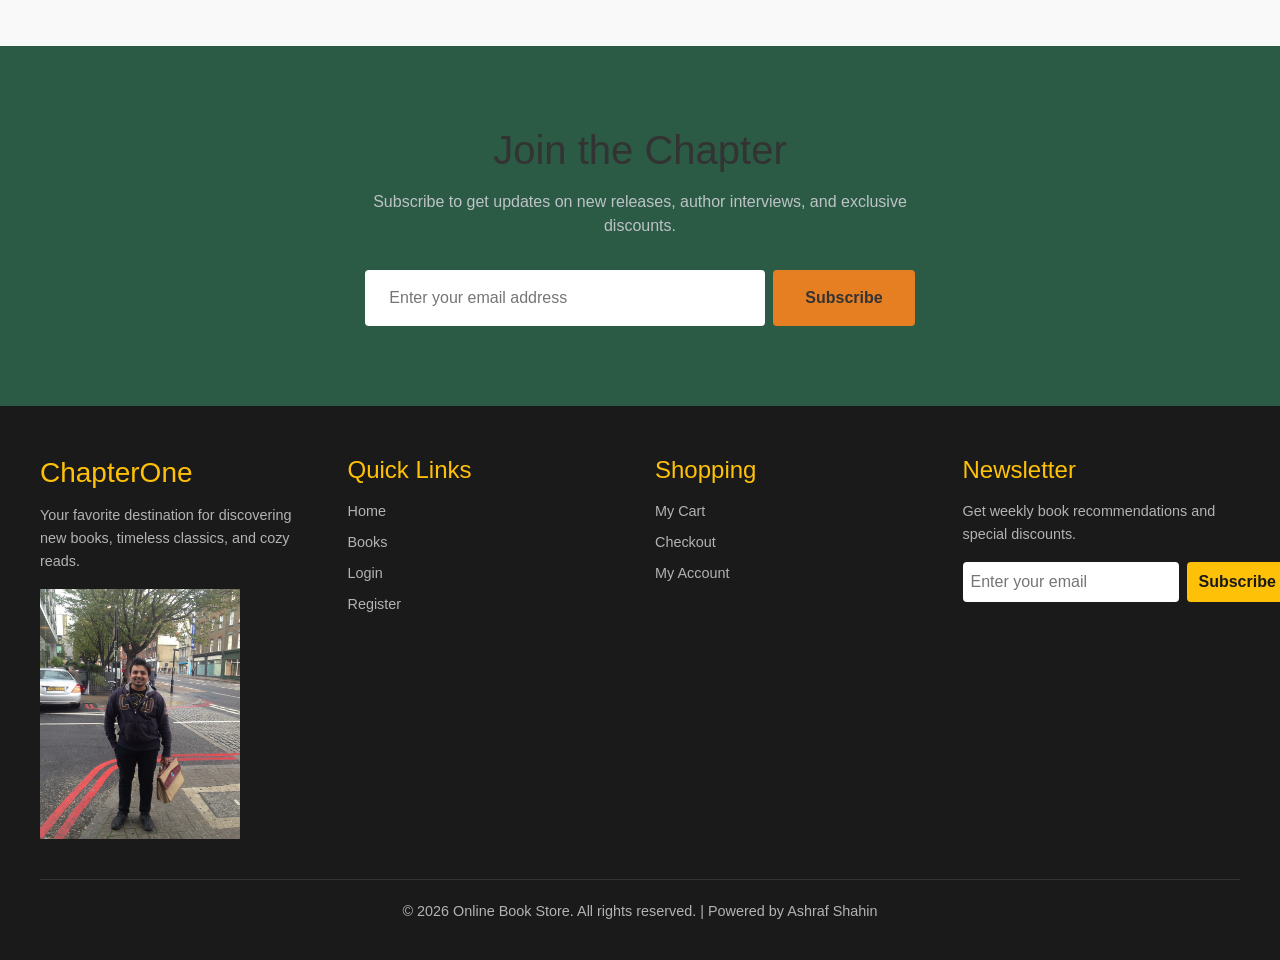
==== commit a9e6ec84: "images on folder, css corrections, card page..." ====
--- a/index.html
+++ b/index.html
@@ -4,7 +4,7 @@
     <meta charset="UTF-8">
     <meta name="viewport" content="width=device-width, initial-scale=1.0">
     
-    <link rel="shortcut icon" href="../../Desktop/shahin/hero.JPG" type="image/x-icon">
+    <link rel="shortcut icon" href="./media/logo.JPG" type="image/x-icon">
     <title>Online Book Store - ashraf shahin</title>
     
     <!-- Font Awesome  -->
@@ -70,7 +70,7 @@
             <div class="book-card-mockup">
                 <div class="book-cover">
                     
-                    <span><img src="../../Desktop/shahin/logo.JPG" alt="iamge" srcset="">Bestseller</span>
+                    <span><img src="./media/logo.JPG" alt="iamge" srcset="">Bestseller</span>
                 </div>
                 <div class="book-info">
                     <h3>The Art of Quiet Minds</h3>
@@ -98,7 +98,7 @@
                 <div class="book-card">
                     <div class="book-image">
                         <span class="badge sale">Sale</span>
-                        <img src="../../Desktop/shahin/logo.JPG" alt="The Midnight Library">
+                        <img src="./media/logo.JPG" alt="The Midnight Library">
                         <div class="overlay">
                             <button class="action-btn" title="Add to Wishlist">❤️</button>
                             <button class="action-btn" title="Quick View">👁️</button>
@@ -123,7 +123,7 @@
                 <div class="book-card">
                     <div class="book-image">
                         <span class="badge new">New</span>
-                        <img src="../../Desktop/shahin/logo.JPG" alt="Atomic Habits">
+                        <img src="./media/ash_shahin.JPG" alt="Atomic Habits">
                         <div class="overlay">
                             <button class="action-btn" title="Add to Wishlist">❤️</button>
                             <button class="action-btn" title="Quick View">👁️</button>
@@ -146,7 +146,7 @@
                 <!-- Book Card 3 -->
                 <div class="book-card">
                     <div class="book-image">
-                        <img src="../../Desktop/shahin/logo.JPG" alt="The Alchemist">
+                        <img src="./media/logo.JPG" alt="The Alchemist">
                         <div class="overlay">
                             <button class="action-btn" title="Add to Wishlist">❤️</button>
                             <button class="action-btn" title="Quick View">👁️</button>
@@ -170,7 +170,7 @@
                 <div class="book-card">
                     <div class="book-image">
                         <span class="badge hot">Hot</span>
-                        <img src="../../Desktop/shahin/logo.JPG" alt="Educated">
+                        <img src="./media/ash_shahin.JPG" alt="Educated">
                         <div class="overlay">
                             <button class="action-btn" title="Add to Wishlist">❤️</button>
                             <button class="action-btn" title="Quick View">👁️</button>
@@ -270,7 +270,7 @@
                     <div class="book-badge">New</div>
                     <div class="book-cover">
                         <!-- Replace URL with your actual book cover image path -->
-                        <img src="../../Desktop/shahin/ash_shahin.JPG" alt="Book Cover">
+                        <img src="./media/logo.JPG" alt="Book Cover">
                     </div>
                     <div class="book-info">
                         <span class="book-category">Fiction</span>
@@ -289,7 +289,7 @@
                 <div class="book-card">
                     <div class="book-badge">New</div>
                     <div class="book-cover">
-                        <img src="../../Desktop/shahin/ash_shahin.JPG" alt="Book Cover">
+                        <img src="./media/ash_shahin.JPG" alt="Book Cover">
                     </div>
                     <div class="book-info">
                         <span class="book-category">Sci-Fi</span>
@@ -308,7 +308,7 @@
                 <div class="book-card">
                     <div class="book-badge">New</div>
                     <div class="book-cover">
-                        <img src="../../Desktop/shahin/ash_shahin.JPG" alt="Book Cover">
+                        <img src="./media/logo.JPG" alt="Book Cover">
                     </div>
                     <div class="book-info">
                         <span class="book-category">Self-Help</span>
@@ -327,7 +327,7 @@
                 <div class="book-card">
                     <div class="book-badge">New</div>
                     <div class="book-cover">
-                        <img src="../../Desktop/shahin/ash_shahin.JPG" alt="Book Cover">
+                        <img src="./media/ash_shahin.JPG" alt="Book Cover">
                     </div>
                     <div class="book-info">
                         <span class="book-category">Mystery</span>
@@ -389,6 +389,7 @@
         <div class="footer-col">
             <h3>ChapterOne</h3>
             <p>Your favorite destination for discovering new books, timeless classics, and cozy reads.</p>
+            <img src="./media/ash_shahin.JPG" alt="Book Cover" height="250px" width="200px">
         </div>
 
         <div class="footer-col">
--- a/css/style.css
+++ b/css/style.css
@@ -261,7 +261,9 @@
 }
 
 .book-cover {
-    background: linear-gradient(135deg, #a0522d, #cd853f);
+    /* background: linear-gradient(135deg, #a0522d, #cd853f); */
+    /* background-image: url('./media/ash_shahin.JPG'); */
+    background-repeat: no-repeat;
     height: 360px;
     border-radius: 10px;
     display: flex;
@@ -270,7 +272,7 @@
 }
 
 .book-cover span {
-    background: rgba(255, 255, 255, 0.9);
+    background: rgba(255, 255, 255, 0.9); 
     color: #a0522d;
     font-size: 0.75rem;
     font-weight: 700;
@@ -844,7 +846,7 @@
 .book-cover {
     width: 100%;
     height: 320px;
-    background-color: #f5f5f5;
+    /* background-color: #f5f5f5; */
     overflow: hidden;
     display: flex;
     align-items: center;
